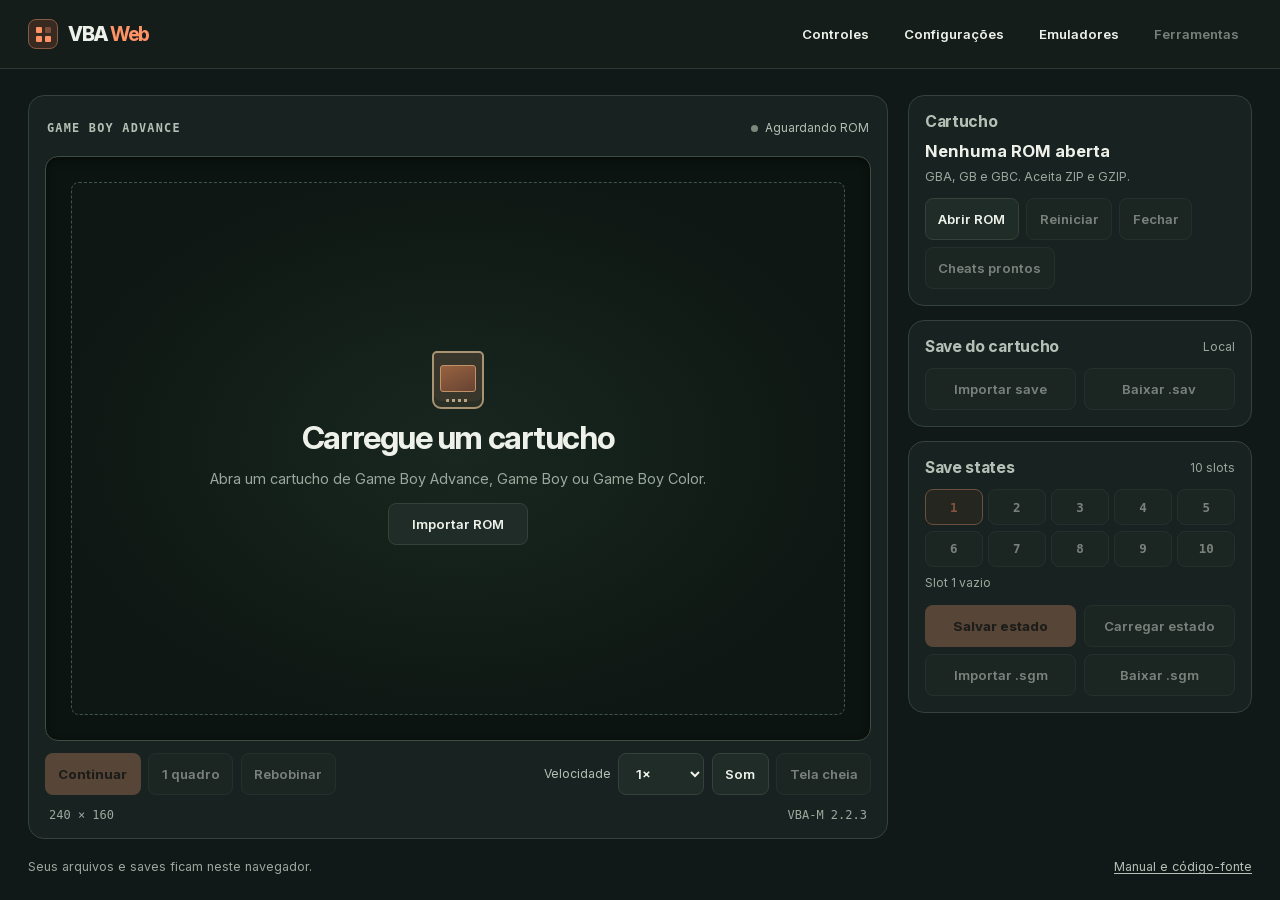
==== index.html @ bb3bbf45 "wawa" ====
<!doctype html>
<html data-bundled-roms="off" lang="pt-BR">
<head>
  <meta charset="utf-8">
  <meta name="viewport" content="width=device-width, initial-scale=1">
  <meta name="description" content="VisualBoyAdvance-M no navegador. Carregue cartuchos Game Boy e gerencie seus saves neste dispositivo.">
  <meta name="theme-color" content="#111918">
  <title>VBA Web | VisualBoyAdvance-M</title>
  <link rel="stylesheet" href="assets/style.css">
  <script defer src="assets/vbam.js"></script>
  <script defer src="assets/files.js"></script>
  <script defer src="assets/rom-library.js"></script>
  <script defer src="assets/audio.js"></script>
  <script defer src="assets/emulator.js"></script>
  <script defer src="assets/pokemon-cheats.js"></script>
  <script defer src="assets/debugger.js"></script>
  <script defer src="assets/app.js"></script>
</head>
<body>
  <header class="topbar">
    <div class="topbar-inner">
      <a class="brand" href="index.html" aria-label="VBA Web, início">
        <span class="brand-mark" aria-hidden="true"><i></i><i></i><i></i><i></i></span>
        <span>VBA <b>Web</b></span>
      </a>
      <nav aria-label="Opções do emulador">
        <button type="button" data-dialog="library" data-bundled-only>Biblioteca <span class="nav-count">9</span></button>
        <button type="button" data-dialog="controls">Controles</button>
        <button type="button" data-dialog="options">Configurações</button>
        <button type="button" data-dialog="emulators">Emuladores</button>
        <button type="button" data-dialog="tools" data-game>Ferramentas</button>
      </nav>
    </div>
  </header>

  <main class="layout">
    <section class="console" id="console" aria-label="Emulação">
      <div class="console-head">
        <span id="system-label" class="system-label">GAME BOY ADVANCE</span>
        <span id="play-status" class="play-status" data-status="idle"><i aria-hidden="true"></i><span>Aguardando ROM</span></span>
      </div>

      <div class="screen-bay" id="screen-bay">
        <div class="screen" id="screen">
          <canvas id="display" width="240" height="160" aria-label="Tela do jogo" tabindex="0" hidden></canvas>
          <div class="welcome" id="welcome">
            <div class="cartridge-icon" aria-hidden="true"><i></i></div>
            <h1>Carregue um cartucho</h1>
            <p>Abra um cartucho de Game Boy Advance, Game Boy ou Game Boy Color.</p>
            <div class="welcome-actions">
              <button type="button" class="primary" data-dialog="library" data-bundled-only>Escolher jogo</button>
              <button type="button" data-action="rom">Importar ROM</button>
            </div>
          </div>
          <div class="drop-message" id="drop-message" hidden>Solte para abrir ROM ou save</div>
        </div>
      </div>

      <div class="transport">
        <div class="transport-left">
          <button type="button" class="primary" id="pause" data-action="pause" data-game>Pausar</button>
          <button type="button" data-action="step" data-game title="Avançar um quadro">1 quadro</button>
          <button type="button" data-action="rewind" id="rewind" data-game title="Voltar ao quadro salvo anterior">Rebobinar</button>
        </div>
        <div class="transport-right">
          <label class="speed-control"><span>Velocidade</span>
            <select id="speed" data-pref="speed" aria-label="Velocidade da emulação">
              <option value="0.25">0,25×</option><option value="0.5">0,5×</option>
              <option value="1" selected>1×</option><option value="1.5">1,5×</option>
              <option value="2">2×</option><option value="3">3×</option><option value="4">4×</option>
              <option value="6">6×</option><option value="8">8×</option><option value="10">10×</option>
            </select>
          </label>
          <button type="button" id="mute" data-action="mute" aria-pressed="false">Som</button>
          <button type="button" data-action="fullscreen" data-game>Tela cheia</button>
        </div>
      </div>
      <div class="touch-controls" id="touch-controls" aria-label="Controles de toque">
        <div class="shoulders"><button type="button" data-pad="L">L</button><button type="button" data-pad="R">R</button></div>
        <div class="touch-middle">
          <div class="dpad">
            <button type="button" data-pad="Up" aria-label="Cima">▲</button>
            <button type="button" data-pad="Left" aria-label="Esquerda">◀</button>
            <button type="button" data-pad="Right" aria-label="Direita">▶</button>
            <button type="button" data-pad="Down" aria-label="Baixo">▼</button>
          </div>
          <div class="face-keys"><button type="button" data-pad="B">B</button><button type="button" data-pad="A">A</button></div>
        </div>
        <div class="touch-bottom"><button type="button" data-pad="Select">Select</button><button type="button" data-pad="Start">Start</button></div>
      </div>
      <div class="console-foot">
        <span id="video-stats">240 × 160</span>
        <span id="speed-stats">VBA-M 2.2.3</span>
      </div>
    </section>

    <aside class="sidebar" aria-label="Biblioteca, cartucho, save e estados">
      <section class="card library-summary" data-bundled-only>
        <div class="card-heading"><h2>Biblioteca de jogos</h2><span class="library-count">9 jogos</span></div>
        <p class="micro">6 jogos de GBA e 3 de Game Boy Color, incluídos neste pacote.</p>
        <button type="button" class="primary library-open" data-dialog="library">Selecionar jogo</button>
      </section>
      <section class="card">
        <h2>Cartucho</h2>
        <p class="game-title" id="game-title">Nenhuma ROM aberta</p>
        <p class="micro" id="game-meta">GBA, GB e GBC. Aceita ZIP e GZIP.</p>
        <div class="actions">
          <button type="button" data-action="rom">Abrir ROM</button>
          <button type="button" data-action="reset" data-game>Reiniciar</button>
          <button type="button" data-action="close" data-game>Fechar</button>
          <button type="button" class="quick-cheats" data-quick-cheats data-game>Cheats prontos</button>
        </div>
      </section>
      <section class="card">
        <div class="card-heading"><h2>Save do cartucho</h2><span class="micro" id="save-status" role="status">Local</span></div>
        <div class="button-grid">
          <button type="button" data-action="import-save" data-game>Importar save</button>
          <button type="button" data-action="export-save" data-game>Baixar .sav</button>
        </div>
      </section>
      <section class="card">
        <div class="card-heading"><h2>Save states</h2><span class="micro">10 slots</span></div>
        <div id="slots" class="slots" role="group" aria-label="Slots de save state"></div>
        <p class="micro slot-status" id="slot-status">Slot 1 vazio</p>
        <div class="button-grid">
          <button type="button" class="primary" data-action="save-state" data-game>Salvar estado</button>
          <button type="button" data-action="load-state" id="load-state" data-game>Carregar estado</button>
          <button type="button" data-action="import-state" data-game>Importar .sgm</button>
          <button type="button" data-action="export-state" id="export-state" data-game>Baixar .sgm</button>
        </div>
      </section>
    </aside>

    <footer class="footer">
      <span>Seus arquivos e saves ficam neste navegador.</span>
      <a href="README.txt">Manual e código-fonte</a>
    </footer>
  </main>

  <div id="notice" class="notice" role="status" aria-live="polite" hidden></div>
  <input id="file-picker" type="file" hidden>

  <dialog id="emulators" aria-labelledby="emulators-title">
    <header class="dialog-head"><h2 id="emulators-title">Central de Emuladores</h2><button type="button" data-dismiss>Fechar</button></header>
    <div class="dialog-body">
      <p class="hint">Escolha um dos emuladores integrados e carregue um jogo no navegador.</p>
      <a class="web-link-button" href="emuladores.html">Jogar no navegador</a>
      <p class="hint" data-bundled-only>A Central de Emuladores do Windows também está no pacote.</p>
      <a href="README.txt" target="_blank" rel="noopener">Ver o manual</a>
    </div>
  </dialog>

  <dialog id="controls" aria-labelledby="controls-title">
    <header class="dialog-head"><h2 id="controls-title">Controles</h2><button type="button" data-dismiss>Fechar</button></header>
    <div class="dialog-body">
      <p class="hint">Selecione uma tecla ou um botão na tabela e pressione o novo comando. Controles USB e Bluetooth são aceitos.</p>
      <div class="bindings" id="bindings"></div>
      <button type="button" data-action="default-keys">Restaurar teclas padrão</button>
      <h3>Atalhos durante o jogo</h3>
      <dl class="shortcuts">
        <dt><kbd>P</kbd></dt><dd>Pausar ou continuar</dd>
        <dt><kbd>Q</kbd> ou <kbd>Espaço</kbd></dt><dd>Segurar para acelerar (os dois atalhos funcionam juntos)</dd>
        <dt><kbd>F</kbd></dt><dd>Tela cheia</dd>
        <dt><kbd>C</kbd></dt><dd>Captura PNG</dd>
        <dt><kbd>,</kbd></dt><dd>Avançar um quadro</dd>
        <dt><kbd>R</kbd></dt><dd>Segurar para rebobinar</dd>
        <dt><kbd>F1</kbd> a <kbd>F10</kbd></dt><dd>Carregar o slot correspondente</dd>
        <dt><kbd>Shift</kbd> + <kbd>F1</kbd> a <kbd>F10</kbd></dt><dd>Salvar no slot correspondente</dd>
      </dl>
    </div>
  </dialog>

  <dialog id="options" aria-labelledby="options-title">
    <header class="dialog-head"><h2 id="options-title">Configurações</h2><button type="button" data-dismiss>Fechar</button></header>
    <div class="dialog-body options">
      <details open>
        <summary>Vídeo</summary>
        <div class="field-grid">
          <label>Tamanho da tela<select data-pref="scale">
            <option value="fit">Ajustar à área</option><option value="integer">Escala inteira</option>
            <option value="1">1×</option><option value="2">2×</option><option value="3">3×</option><option value="4">4×</option><option value="5">5×</option><option value="6">6×</option>
          </select></label>
          <label>Filtro<select data-pref="filter">
            <option value="0">Píxeis nítidos</option><option value="-1">Suavização do navegador</option>
            <option value="1">2xSaI</option><option value="2">Super 2xSaI</option><option value="3">Super Eagle</option>
            <option value="4">AdvanceMAME 2×</option><option value="5">Simple 2×</option>
            <option value="6">Bilinear</option><option value="7">Bilinear Plus</option>
            <option value="8">Pixelate</option><option value="9">Scanlines</option><option value="10">Modo TV</option>
            <option value="11">HQ2×</option><option value="12">LQ2×</option><option value="13">xBRZ 2×</option>
            <option value="14">xBRZ 3×</option><option value="15">xBRZ 4×</option><option value="16">xBRZ 5×</option><option value="17">xBRZ 6×</option>
          </select></label>
          <label>Entre quadros<select data-pref="blend"><option value="0">Desativado</option><option value="1">Fusão inteligente</option><option value="2">Desfoque de movimento</option></select></label>
          <label>Correção de cor<select data-pref="color"><option value="0">Original</option><option value="1">LCD</option><option value="2">LCD escuro</option></select></label>
          <label>Paleta monocromática<select data-pref="mono"><option value="0">Cinza</option><option value="1">Verde</option><option value="2">Azul</option><option value="3">Sépia</option></select></label>
          <label>Pular quadros<select data-pref="frameskip">
            <option value="0">Nenhum</option><option value="1">1</option><option value="2">2</option><option value="3">3</option><option value="4">4</option>
            <option value="5">5</option><option value="6">6</option><option value="7">7</option><option value="8">8</option><option value="9">9</option>
          </select></label>
        </div>
        <div class="checks">
          <label><input type="checkbox" data-layer="256"> BG0</label><label><input type="checkbox" data-layer="512"> BG1</label>
          <label><input type="checkbox" data-layer="1024"> BG2</label><label><input type="checkbox" data-layer="2048"> BG3</label>
          <label><input type="checkbox" data-layer="4096"> Sprites</label><label><input type="checkbox" data-layer="8192"> Janela 0</label>
          <label><input type="checkbox" data-layer="16384"> Janela 1</label><label><input type="checkbox" data-layer="32768"> Janela OBJ</label>
        </div>
      </details>
      <details>
        <summary>Áudio e entrada</summary>
        <div class="field-grid">
          <label>Volume<input type="range" min="0" max="100" value="65" data-pref="volume"></label>
          <label>Aceleração (Q ou Espaço)<select data-pref="turbo"><option value="2">2×</option><option value="3">3×</option><option value="4">4×</option><option value="6">6×</option><option value="8">8×</option><option value="10">10×</option></select></label>
          <label>Controles de toque<select data-pref="touch"><option value="auto">Automático</option><option value="on">Sempre visíveis</option><option value="off">Ocultar</option></select></label>
          <label>Controle conectado<select id="gamepad" data-pref="gamepad"><option value="-1">Primeiro disponível</option></select></label>
        </div>
        <div class="checks">
          <label><input type="checkbox" data-pref="turboA"> Repetir A ao segurar</label>
          <label><input type="checkbox" data-pref="turboB"> Repetir B ao segurar</label>
        </div>
        <p class="hint">Canais de áudio</p>
        <div class="checks">
          <label><input type="checkbox" data-channel="1"> Pulso 1</label><label><input type="checkbox" data-channel="2"> Pulso 2</label>
          <label><input type="checkbox" data-channel="4"> Onda</label><label><input type="checkbox" data-channel="8"> Ruído</label>
          <label><input type="checkbox" data-channel="256"> PCM A</label><label><input type="checkbox" data-channel="512"> PCM B</label>
        </div>
      </details>
      <details>
        <summary>Emulação e saves</summary>
        <div class="checks">
          <label><input type="checkbox" data-pref="autoPause"> Pausar ao trocar de aba</label>
          <label><input type="checkbox" data-pref="rewind"> Manter histórico para rebobinar</label>
          <label><input type="checkbox" data-pref="stateBattery"> Restaurar save de cartucho ao carregar um estado</label>
          <label><input type="checkbox" data-pref="printer"> Conectar impressora GB</label>
          <label><input type="checkbox" data-pref="agbPrint"> Registrar mensagens AGBPrint</label>
          <label><input type="checkbox" data-pref="cheats"> Ligar trapaças</label>
        </div>
        <p class="hint">As opções abaixo passam a valer na próxima abertura da ROM.</p>
        <div class="field-grid">
          <label>Hardware GB<select data-pref="board"><option value="0">Automático</option><option value="1">Game Boy Color</option><option value="2">Super Game Boy</option><option value="3">Game Boy</option><option value="4">Game Boy Advance</option><option value="5">Super Game Boy 2</option></select></label>
          <label>Tipo de save GBA<select data-pref="saveType"><option value="0">Automático</option><option value="1">EEPROM</option><option value="2">SRAM</option><option value="3">Flash</option><option value="4">EEPROM + sensor</option><option value="5">Sem save</option></select></label>
          <label>Capacidade Flash<select data-pref="flash"><option value="0">Automática</option><option value="64">64 KiB</option><option value="128">128 KiB</option></select></label>
          <label>Relógio (RTC)<select data-pref="rtc"><option value="-1">Automático</option><option value="0">Desativado</option><option value="1">Ativado</option></select></label>
          <label>Espelhamento de ROM<select data-pref="mirror"><option value="-1">Automático</option><option value="0">Desativado</option><option value="1">Ativado</option></select></label>
        </div>
        <div class="checks">
          <label><input type="checkbox" data-pref="border"> Borda Super Game Boy</label>
          <label><input type="checkbox" data-pref="skipBios"> Pular animação da BIOS</label>
        </div>
        <div class="actions"><button type="button" data-action="bios">Carregar BIOS</button><button type="button" data-action="clear-bios">Remover BIOS</button></div>
        <p class="micro" id="bios-status">BIOS interna</p>
      </details>
    </div>
  </dialog>

  <dialog id="tools" class="wide-dialog" aria-labelledby="tools-title">
    <header class="dialog-head"><h2 id="tools-title">Ferramentas</h2><button type="button" data-dismiss>Fechar</button></header>
    <div class="dialog-body">
      <nav class="tabs" aria-label="Ferramentas do cartucho">
        <button type="button" data-tab="capture" aria-pressed="true">Captura</button>
        <button type="button" data-tab="cheat" aria-pressed="false">Trapaças</button>
        <button type="button" data-tab="inspect" aria-pressed="false">Depuração</button>
        <button type="button" data-tab="cart" aria-pressed="false">Cartucho</button>
      </nav>
      <section data-panel="capture" aria-label="Captura">
        <h3>Capturas de tela</h3>
        <div class="actions"><button type="button" data-action="png">Baixar PNG</button><button type="button" data-action="bmp">Baixar BMP</button></div>
        <h3>Gravação</h3>
        <div class="actions"><button type="button" id="record-video" data-action="video">Gravar vídeo</button><button type="button" id="record-audio" data-action="audio">Gravar WAV</button></div>
        <p class="micro" id="record-status" aria-live="polite"></p>
        <h3>Impressora Game Boy</h3>
        <p class="hint">Ligue a impressora nas configurações e imprima em um jogo compatível.</p>
        <button type="button" id="print-button" data-action="print" disabled>Baixar última impressão</button>
      </section>
      <section data-panel="cheat" aria-label="Trapaças" hidden>
        <div class="pokemon-presets" id="pokemon-presets" hidden>
          <div class="preset-heading">
            <div><h3>Cheats integrados de Pokémon</h3><p class="micro" id="pokemon-cheat-version"></p></div>
            <span class="micro" id="pokemon-preset-count"></span>
          </div>
          <p class="hint">Clique em Ativar para ligar os códigos. As referências são documentais; aceitar um código não comprova seu efeito. Os presets são salvos por cartucho. Faça backup do .sav antes de usar cheats que alteram a história, a equipe ou os itens.</p>
          <div class="preset-filters">
            <label>Procurar cheat<input id="preset-search" type="search" placeholder="EXP, itens, dinheiro, shiny..." autocomplete="off"></label>
            <label>Categoria<select id="preset-category"><option value="all">Todas</option><option>Itens</option><option>Experiência</option><option>Encontros</option><option>Batalhas</option><option>Recursos</option><option>Exploração</option><option>Criação</option><option>Pokédex</option><option>Minigames</option></select></label>
          </div>
          <div class="preset-species">
            <strong>Encontrar um Pokémon específico</strong>
            <div class="preset-filters">
              <label>Buscar nome ou ID<input id="pokemon-species-search" type="search" placeholder="Pikachu, Mewtwo, 386..." autocomplete="off"></label>
              <label>Pokémon<select id="pokemon-species-select" aria-label="Pokémon para encontrar"></select></label>
            </div>
            <p class="micro" id="pokemon-species-help"></p>
          </div>
          <div class="preset-grid" id="preset-grid"></div>
          <p class="hint" id="pokemon-preset-warning">Use um cheat por efeito e desligue os de encontro e EXP após o uso. Alguns códigos podem variar de acordo com a revisão do jogo.</p>
          <hr class="preset-divider">
          <h3>Adicionar código manualmente</h3>
        </div>
        <form id="cheat-form">
          <div class="field-grid">
            <label>Formato<select id="cheat-type"></select></label>
            <label>Descrição<input type="text" id="cheat-name" maxlength="31" placeholder="Opcional"></label>
          </div>
          <label>Códigos <textarea id="cheat-code" rows="3" maxlength="4096" spellcheck="false" required placeholder="Um código por linha"></textarea></label>
          <button type="submit" class="primary">Adicionar códigos</button>
        </form>
        <div class="actions">
          <button type="button" data-action="import-cheats">Importar lista .clt</button>
          <button type="button" data-action="export-cheats">Baixar lista .clt</button>
        </div>
        <ul class="cheat-list" id="cheat-list"></ul>
        <details>
          <summary>Encontrar valores na RAM (GBA)</summary>
          <div class="field-grid">
            <label>Tamanho<select id="search-width"><option value="1">8 bits</option><option value="2">16 bits</option><option value="4">32 bits</option></select></label>
            <label>Comparação<select id="search-mode"><option value="eq">Igual a</option><option value="ne">Diferente de</option><option value="changed">Mudou</option><option value="same">Não mudou</option><option value="up">Aumentou</option><option value="down">Diminuiu</option></select></label>
            <label>Valor<input id="search-value" value="0" spellcheck="false"></label>
          </div>
          <div class="actions"><button type="button" data-debug="search-start">Capturar RAM</button><button type="button" data-debug="search-filter">Filtrar endereços</button></div>
          <p class="micro" id="search-count"></p>
          <pre id="search-results" class="debug-output"></pre>
        </details>
      </section>
      <section data-panel="inspect" aria-label="Depuração" hidden>
        <div class="actions">
          <button type="button" data-action="pause" data-game>Pausar / continuar</button>
          <button type="button" data-action="step" data-game>1 quadro</button>
          <button type="button" data-debug="instruction">1 instrução</button>
          <button type="button" data-debug="refresh">Atualizar</button>
        </div>
        <div class="field-grid">
          <label>Visor<select id="debug-view">
            <option value="register">Registradores e disassembly</option><option value="memory">Memória</option>
            <option value="io">Registradores de I/O</option><option value="palette">Paletas</option>
            <option value="tiles">Tiles</option><option value="map">Mapa BG</option><option value="sprites">Sprites e OAM</option>
          </select></label>
          <label id="debug-mode-label">Modo<select id="debug-mode"><option value="0">Automático</option><option value="1">ARM</option><option value="2">Thumb</option></select></label>
          <label id="debug-address-label">Endereço hexadecimal<input id="debug-address" value="02000000" spellcheck="false" maxlength="10"></label>
          <label id="debug-graphics-label" hidden>Banco ou camada<select id="debug-graphics"><option value="0">0</option><option value="1">1</option><option value="2">2</option><option value="3">3</option></select></label>
          <label id="debug-depth-label" hidden>Cores por tile<select id="debug-depth"><option value="4">16 cores (4 bpp)</option><option value="8">256 cores (8 bpp)</option></select></label>
        </div>
        <div id="memory-actions" class="field-grid" hidden>
          <label>Valor a gravar (hex)<input id="poke-value" value="00" maxlength="8" spellcheck="false"></label>
          <div class="actions"><button type="button" data-debug="poke">Gravar na RAM</button><button type="button" data-debug="dump">Baixar 256 bytes</button></div>
        </div>
        <canvas id="debug-canvas" aria-label="Visor gráfico do hardware" hidden></canvas>
        <pre id="debug-output" class="debug-output" tabindex="0"></pre>
        <p class="micro" id="agb-log"></p>
      </section>
      <section data-panel="cart" aria-label="Ferramentas de cartucho" hidden>
        <h3>Patch de ROM</h3>
        <p class="hint">Aplica um patch à ROM aberta e inicia a versão modificada. A versão modificada tem seus próprios saves.</p>
        <button type="button" data-action="patch">Aplicar IPS, UPS, BPS ou PPF</button>
        <h3>Arquivos legados</h3>
        <div class="actions">
          <button type="button" data-action="import-legacy">Importar SharkPort/GameShark</button>
          <button type="button" data-action="export-legacy">Baixar SharkPort .sps</button>
          <button type="button" data-action="import-eeprom">Importar .eep</button>
          <button type="button" data-action="export-eeprom">Baixar .eep</button>
        </div>
        <h3>Sensores do cartucho</h3>
        <div class="field-grid">
          <label>Luz solar<input type="range" min="0" max="10" data-pref="sun"></label>
          <label>Inclinação X<input type="range" min="1897" max="2197" data-pref="tiltX"></label>
          <label>Inclinação Y<input type="range" min="1897" max="2197" data-pref="tiltY"></label>
          <label>Giroscópio<input type="range" min="-1800" max="1800" data-pref="gyro"></label>
        </div>
      </section>
    </div>
  </dialog>

  <dialog id="library" class="wide-dialog" aria-labelledby="library-title">
    <header class="dialog-head">
      <div><h2 id="library-title">Biblioteca de jogos</h2><p class="micro">Escolha um cartucho para iniciar</p></div>
      <button type="button" data-dismiss>Fechar</button>
    </header>
    <div class="dialog-body library-dialog-body">
      <div class="library-filters">
        <label class="library-search-label" for="library-search">Buscar jogo
          <input id="library-search" type="search" autocomplete="off" placeholder="Nome ou versão do jogo">
        </label>
        <label for="library-filter">Console
          <select id="library-filter"><option value="all">Todos (9)</option><option value="GBA">Game Boy Advance (6)</option><option value="GBC">Game Boy Color (3)</option></select>
        </label>
      </div>
      <p id="library-loading" class="library-loading" role="status" aria-live="polite" hidden></p>
      <div id="library-grid" class="library-grid" aria-label="Jogos disponíveis"></div>
      <p class="hint library-footnote">Salve pelo menu do jogo. Seu progresso é restaurado quando você reabre o mesmo cartucho neste navegador.</p>
      <button type="button" data-action="rom">Importar ROM do dispositivo</button>
    </div>
  </dialog>

  <dialog id="archive-dialog" aria-labelledby="archive-title">
    <header class="dialog-head"><h2 id="archive-title">Escolher cartucho do ZIP</h2><button type="button" data-dismiss>Cancelar</button></header>
    <form class="dialog-body" method="dialog">
      <label>ROM<select id="archive-entries"></select></label>
      <button type="submit" value="open" class="primary">Abrir ROM</button>
    </form>
  </dialog>
</body>
</html>
---- assets/style.css ----
@font-face {
  font-family: Inter;
  src: url("InterVariable.woff2") format("woff2");
  font-display: swap;
  font-weight: 100 900;
}

:root {
  color-scheme: dark;
  font-family: Inter, system-ui, sans-serif;
  --page: #111918;
  --surface: #182220;
  --panel: #1c2724;
  --over: #26342e;
  --line: #34423b;
  --ink: #edf1e9;
  --copy: #b3c0b5;
  --quiet: #9aa89e;
  --accent: #ff9366;
  --accent-hover: #ffae8a;
  --green: #a9cea0;
  --error: #ffb6a0;
  --mono: "IBM Plex Mono", "Cascadia Mono", ui-monospace, monospace;
}

*, *::before, *::after { box-sizing: border-box; }
[hidden] { display: none !important; }
[data-bundled-roms="off"] [data-bundled-only] { display: none; }
body { margin: 0; background: var(--page); color: var(--ink); }
button, select, input, textarea { font: inherit; }
button, select, input[type=text], input:not([type]), textarea {
  border: 1px solid var(--line);
  background: #202c27;
  color: var(--ink);
  border-radius: 8px;
}
button, select {
  min-height: 42px;
  padding: .58rem .78rem;
  font-size: .82rem;
  font-weight: 620;
}
button { cursor: pointer; white-space: nowrap; }
button:enabled:hover, select:hover { background: var(--over); border-color: #516155; }
button:disabled { opacity: .46; cursor: default; }
button.primary { color: #211511; background: var(--accent); border-color: transparent; font-weight: 750; }
button.primary:enabled:hover { background: var(--accent-hover); border-color: transparent; }
button.primary:disabled { background: #a26f56; }
:focus-visible { outline: 2px solid var(--accent); outline-offset: 3px; }
a { color: var(--copy); text-underline-offset: .2em; }
a:hover { color: var(--ink); }
h1, h2, h3, p { margin: 0; }
h1 { font-size: clamp(1.5rem, 3vw, 2rem); letter-spacing: -.045em; line-height: 1.13; }
h2 { font-size: .98rem; font-weight: 720; letter-spacing: -.02em; }
h3 { margin-block: 1.15rem .55rem; font-size: .94rem; }
p, dd { line-height: 1.52; }

.topbar { border-bottom: 1px solid #2c3932; background: #141d1a; }
.topbar-inner {
  min-height: 68px;
  width: min(1360px, calc(100% - 56px));
  margin: 0 auto;
  display: flex;
  align-items: center;
  justify-content: space-between;
  gap: 1rem;
}
.topbar nav { display: flex; gap: .5rem; flex-wrap: wrap; }
.topbar nav button { border-color: transparent; background: transparent; }
.topbar nav button:enabled:hover { background: var(--over); border-color: var(--line); }
.brand { color: var(--ink); text-decoration: none; font-size: 1.24rem; font-weight: 800; letter-spacing: -.075em; display: flex; align-items: center; gap: .65rem; }
.brand b { color: var(--accent); }
.brand-mark {
  width: 30px; height: 30px; display: grid; grid-template-columns: repeat(2, 6px);
  grid-auto-rows: 6px; gap: 3px; place-content: center;
  border: 1px solid #865b46; background: #382a21; border-radius: 8px;
}
.brand-mark i { display: block; border-radius: 1px; background: var(--accent); }
.brand-mark i:nth-child(2) { opacity: .34; }

.layout {
  display: grid;
  grid-template-columns: minmax(0, 1fr) minmax(300px, 344px);
  gap: 20px;
  width: min(1360px, calc(100% - 56px));
  margin: 26px auto 0;
  align-items: start;
}
.console, .card {
  border: 1px solid var(--line);
  border-radius: 16px;
  background: var(--surface);
}
.console { padding: 16px; min-width: 0; }
.console-head, .console-foot, .card-heading {
  display: flex;
  align-items: center;
  justify-content: space-between;
  gap: .5rem;
}
.console-head { min-height: 32px; margin: 0 2px .72rem; }
.console-foot { padding: .85rem .25rem .02rem; color: var(--quiet); font: .75rem var(--mono); }
.system-label { color: var(--copy); font: 680 .74rem var(--mono); letter-spacing: .105em; }
.play-status { color: var(--copy); display: inline-flex; align-items: center; gap: .42rem; font-size: .74rem; }
.play-status i { height: 7px; width: 7px; border-radius: 50%; background: #7b887e; }
.play-status[data-status=running] i { background: var(--green); box-shadow: 0 0 8px #9cd49a42; }
.play-status[data-status=paused] i, .play-status[data-status=busy] i { background: var(--accent); }

.screen-bay {
  display: grid;
  place-items: center;
  padding: clamp(12px, 2vw, 25px);
  border: 1px solid #3c4d42;
  border-radius: 13px;
  background: #0c1411;
  box-shadow: inset 0 3px 8px #050907bf;
  min-height: 240px;
  height: min(54vw, 65dvh, 670px);
}
.screen {
  position: relative;
  width: 100%;
  height: 100%;
  min-height: 0;
  background: #0c1210;
  border-radius: 8px;
  display: grid;
  place-items: center;
}
.screen:has(.welcome:not([hidden])) {
  border: 1px dashed #3e5548;
  background:
    radial-gradient(ellipse at center, #192720 0%, #0e1713 74%),
    #121a16;
}
#display {
  display: block;
  width: var(--canvas-width, 100%);
  max-width: 100%;
  height: auto;
  max-height: 100%;
  aspect-ratio: var(--canvas-ratio, 3/2);
  object-fit: contain;
  image-rendering: pixelated;
  background: #060a08;
}
#display.smooth { image-rendering: auto; }
.welcome {
  display: flex;
  flex-direction: column;
  align-items: center;
  text-align: center;
  gap: .7rem;
  padding: 1.1rem;
}
.welcome p { font-size: .9rem; color: var(--quiet); }
.welcome button { margin-top: .35rem; padding-inline: 1.45rem; }
.cartridge-icon {
  display: grid; place-items: center; width: 52px; height: 58px; border: 2px solid #a89372;
  border-radius: 5px 5px 9px 9px; background: #39362b; position: relative;
  box-shadow: inset 0 -6px #2b3027;
}
.cartridge-icon::before {
  content: ""; position: absolute; inset: 12px 6px 15px; border-radius: 3px;
  border: 1px solid #c09265; background: linear-gradient(155deg, #986340, #674333);
}
.cartridge-icon i {
  position: absolute; inset: auto 12px 5px; height: 3px; border-radius: 1px;
  background: repeating-linear-gradient(90deg, #b9a483 0 3px, transparent 3px 6px);
}
.drop-message {
  position: absolute; inset: 0; display: grid; place-items: center; pointer-events: none;
  background: #213f34f2; border: 2px dashed var(--accent); border-radius: 8px;
  font-weight: 700; font-size: 1.05rem;
}

.transport { display: flex; flex-wrap: wrap; justify-content: space-between; margin-top: 12px; gap: .65rem; }
.transport-left, .transport-right, .speed-control { display: flex; flex-wrap: wrap; align-items: center; gap: .47rem; }
.speed-control { color: var(--copy); font-size: .76rem; }
.speed-control select { min-width: 65px; }
.transport #mute[aria-pressed=true] { color: var(--accent); }

.sidebar { display: grid; gap: 14px; min-width: 0; }
.card { padding: 16px; }
.card h2 { color: var(--copy); }
.game-title { margin-top: .52rem; font-size: 1.05rem; font-weight: 700; overflow-wrap: anywhere; }
.micro { color: var(--quiet); font-size: .76rem; }
#game-meta { margin-top: .18rem; overflow-wrap: anywhere; }
#save-status { text-align: right; }
.card .actions, .button-grid { margin-top: .75rem; }
.actions { display: flex; flex-wrap: wrap; gap: .45rem; align-items: flex-end; }
.button-grid { display: grid; grid-template-columns: 1fr 1fr; gap: .45rem; }
.button-grid button { white-space: normal; }
.slots { display: grid; grid-template-columns: repeat(5, 1fr); gap: .35rem; margin-top: .75rem; }
.slots button { position: relative; min-height: 36px; padding: .2rem .35rem; font: 680 .78rem var(--mono); }
.slots .selected { color: var(--accent); border-color: #c98661; background: #382c23; }
.slots .filled::after { content: ""; position: absolute; top: 5px; right: 5px; width: 4px; height: 4px; border-radius: 50%; background: var(--green); }
.slot-status { margin-top: .45rem; min-height: 1.2em; }
.footer { grid-column: 1 / -1; display: flex; gap: .7rem 1rem; flex-wrap: wrap; justify-content: space-between; color: var(--quiet); font-size: .78rem; margin-bottom: 24px; }

.touch-controls { display: none; padding-block: 1rem .35rem; user-select: none; touch-action: none; }
.touch-controls[data-touch=on] { display: block; }
.touch-controls button { touch-action: none; font-family: var(--mono); min-width: 48px; min-height: 44px; }
.touch-controls button.pressed { background: var(--accent); color: #24160f; }
.shoulders, .touch-middle, .touch-bottom { display: flex; justify-content: space-between; align-items: center; gap: .7rem; }
.shoulders button { padding-inline: 1.5rem; }
.touch-middle { margin-top: .45rem; }
.dpad { display: grid; grid-template-columns: repeat(3, 48px); grid-template-rows: repeat(3, 44px); gap: 2px; }
.dpad [data-pad=Up] { grid-area: 1 / 2; }
.dpad [data-pad=Left] { grid-area: 2 / 1; }
.dpad [data-pad=Right] { grid-area: 2 / 3; }
.dpad [data-pad=Down] { grid-area: 3 / 2; }
.face-keys { display: flex; align-items: flex-end; gap: .4rem; padding-right: .35rem; }
.face-keys button { border-radius: 50%; width: 55px; height: 55px; background: #403024; }
.face-keys [data-pad=A] { margin-bottom: 21px; background: #65422e; }
.touch-bottom { justify-content: center; }
.touch-bottom button { font-size: .7rem; border-radius: 20px; min-height: 32px; }
@media (pointer: coarse) { .touch-controls[data-touch=auto] { display: block; } }

.console:fullscreen, .console.full-window {
  position: fixed;
  inset: 0;
  display: grid;
  place-items: center;
  width: 100%;
  height: 100%;
  height: 100dvh;
  margin: 0;
  padding: 0;
  gap: 0;
  border: 0;
  border-radius: 0;
  overflow: hidden;
  background: #000;
}
.console.full-window { z-index: 20; }
.console:fullscreen .console-head, .console.full-window .console-head,
.console:fullscreen .transport, .console.full-window .transport,
.console:fullscreen .touch-controls, .console.full-window .touch-controls,
.console:fullscreen .console-foot, .console.full-window .console-foot {
  display: none !important;
}
.console:fullscreen .screen-bay, .console.full-window .screen-bay {
  width: 100%;
  height: 100%;
  min-height: 0;
  margin: 0;
  padding: 0;
  border: 0;
  border-radius: 0;
  box-shadow: none;
  background: #000;
}
.console:fullscreen .screen, .console.full-window .screen {
  width: 100%;
  height: 100%;
  border: 0;
  border-radius: 0;
  background: #000;
}
body.full-window-open { overflow: hidden; }

dialog {
  width: min(620px, calc(100% - 24px)); max-height: min(88dvh, 800px); padding: 0;
  background: var(--surface); color: var(--ink); border: 1px solid #4b5c50; border-radius: 14px;
  box-shadow: 0 16px 60px #0008;
}
dialog.wide-dialog { width: min(790px, calc(100% - 24px)); }
dialog::backdrop { background: #030806bd; }
.dialog-head {
  position: sticky; top: 0; z-index: 1; padding: 12px 16px; background: #1b2821;
  border-bottom: 1px solid var(--line); display: flex; align-items: center; justify-content: space-between;
}
.dialog-head h2 { font-size: 1.1rem; }
.dialog-body { padding: 14px 16px 18px; }
.dialog-body > .hint { margin-bottom: .65rem; }
.hint { color: var(--copy); font-size: .86rem; }
.web-link-button {
  display: inline-block;
  padding: .62rem .8rem;
  margin-bottom: .85rem;
  border-radius: 8px;
  background: var(--accent);
  color: #211511;
  font-size: .82rem;
  font-weight: 750;
  text-decoration: none;
}
.web-link-button:hover { background: var(--accent-hover); color: #211511; }
label:has(select), label:has(input:not([type=checkbox])), label:has(textarea) {
  color: var(--copy);
}
.field-grid { display: grid; grid-template-columns: repeat(2, minmax(0, 1fr)); gap: .7rem; margin-block: .7rem; }
.dialog-body label:has(select), .dialog-body label:has(input:not([type=checkbox])), .dialog-body label:has(textarea) {
  display: flex; flex-direction: column; gap: .3rem; font-size: .79rem; font-weight: 630;
}
input[type=text], input:not([type]), textarea { min-width: 0; padding: .62rem .67rem; min-height: 42px; }
textarea { resize: vertical; font: .86rem var(--mono); }
input[type=range] { width: 100%; }
input[type=range], input[type=checkbox] { accent-color: var(--accent); }
.checks { display: flex; flex-wrap: wrap; gap: .5rem .8rem; margin-block: .65rem; font-size: .8rem; }
.checks label { display: inline-flex; align-items: center; gap: .2rem; }
details { margin-block: .4rem .75rem; padding: .7rem; border: 1px solid var(--line); border-radius: 8px; }
summary { cursor: pointer; font-weight: 680; font-size: .9rem; }
#bios-status { margin-top: .55rem; }
.bindings { display: grid; grid-template-columns: repeat(2, minmax(0, 1fr)); gap: .4rem; margin-bottom: .7rem; }
.key-binding { display: flex; align-items: center; justify-content: space-between; gap: .3rem; padding: .35rem .45rem .35rem .6rem; border: 1px solid var(--line); border-radius: 7px; font-size: .8rem; }
.key-binding button { min-height: 33px; padding: .35rem .55rem; }
.key-binding button.listening { color: var(--accent); border-color: var(--accent); }
.shortcuts { display: grid; grid-template-columns: max-content 1fr; gap: .42rem .75rem; margin: 0; font-size: .82rem; }
.shortcuts dt, .shortcuts dd { margin: 0; color: var(--copy); }
kbd { display: inline-block; font: .75rem var(--mono); border: 1px solid var(--line); padding: .15rem .32rem; border-radius: 5px; }
.tabs { display: flex; flex-wrap: wrap; gap: .42rem; margin-bottom: .7rem; }
.tabs [aria-pressed=true] { border-color: #a27355; color: var(--accent); background: #392d23; }
#cheat-form { display: grid; align-items: start; gap: .55rem; margin-bottom: .6rem; }
#cheat-form .field-grid { margin: 0; }
#cheat-form button, #archive-dialog [type=submit] { justify-self: start; }
.cheat-list { list-style: none; padding: 0; margin: .65rem 0; }
.cheat-list li { border-bottom: 1px solid var(--line); display: flex; gap: .5rem; justify-content: space-between; align-items: center; padding: .3rem 0; font-size: .8rem; }
.cheat-list label { display: flex; align-items: center; gap: .35rem; min-width: 0; overflow-wrap: anywhere; }
.cheat-list code { font-family: var(--mono); color: var(--copy); }
.cheat-list button { min-height: 34px; }
.debug-output {
  font: .79rem/1.5 var(--mono); color: var(--ink); background: #101915; border-radius: 7px;
  overflow: auto; max-height: 265px; tab-size: 4;
  margin-block: .65rem; padding: .65rem;
}
.debug-output:empty { display: none; }
#debug-canvas { display: block; max-width: 100%; height: auto; image-rendering: pixelated; border: 1px solid var(--line); background: #101915; }
#archive-dialog form { display: grid; gap: .7rem; }
.notice {
  position: fixed; bottom: clamp(12px, 3vw, 26px); right: clamp(12px, 3vw, 26px); z-index: 50;
  width: max-content; max-width: min(460px, calc(100% - 24px)); padding: .8rem 1rem;
  border: 1px solid #667b66; border-radius: 10px; color: var(--ink); background: #23352b;
  font-size: .86rem; line-height: 1.4; box-shadow: 0 8px 18px #0005;
}
.notice[data-error=true] { border-color: #98644f; background: #402b23; color: var(--error); }
dialog .notice { position: static; max-width: 100%; margin: 0 16px 12px; }

@media (max-width: 970px) {
  .layout { grid-template-columns: minmax(0, 1fr) minmax(260px, 308px); gap: 13px; }
  .layout, .topbar-inner { width: calc(100% - 32px); }
  .console, .card { padding: 12px; }
}

@media (max-width: 720px) {
  .layout { grid-template-columns: minmax(0, 1fr); margin-block-start: 12px; }
  .topbar-inner { gap: .3rem; min-height: 60px; }
  .topbar nav { gap: .1rem; justify-content: flex-end; }
  .topbar nav button { min-height: 38px; padding: .35rem .42rem; font-size: .74rem; }
  .brand { font-size: 1.05rem; gap: .3rem; white-space: nowrap; }
  .brand-mark { width: 26px; height: 26px; }
  .screen-bay { height: min(62vw, 52dvh); min-height: 248px; }
  .sidebar { grid-template-columns: repeat(2, minmax(0, 1fr)); gap: 10px; }
  .sidebar .card:last-child { grid-column: 1 / -1; }
  .slots { grid-template-columns: repeat(10, 1fr); }
  .transport button { padding-inline: .6rem; }
}
@media (max-width: 475px) {
  .layout, .topbar-inner { width: calc(100% - 20px); }
  .sidebar { grid-template-columns: minmax(0, 1fr); }
  .field-grid, .bindings { gap: .45rem; }
  .field-grid input, .field-grid select { width: 100%; }
  .shortcuts { grid-template-columns: minmax(0, max-content) minmax(0, 1fr); }
  .notice { bottom: 12px; right: 12px; }
}

/* Biblioteca local: acessível tanto por file:// quanto em servidor estático. */
.nav-count { display: inline-block; font: 680 .71rem var(--mono); border-radius: 99px; padding: .12rem .4rem; margin-left: .2rem; background: #35443b; color: var(--green); }
.welcome-actions { display: flex; justify-content: center; flex-wrap: wrap; gap: .55rem; margin-top: .15rem; }
.welcome-actions button { margin-top: 0; }
.library-summary .micro { margin-top: .55rem; }
.library-count { font: 700 .74rem var(--mono); color: var(--green); white-space: nowrap; }
.library-open { margin-top: .85rem; width: 100%; }
.library-dialog-body { padding-block: 18px 22px; }
.library-filters { display: grid; grid-template-columns: minmax(0,1fr) minmax(170px, .4fr); gap: .8rem; margin-bottom: 1rem; }
.library-filters label { display: flex; flex-direction: column; gap: .36rem; color: var(--copy); font-size: .8rem; font-weight: 620; }
.library-filters input, .library-filters select { display: block; width: 100%; height: 42px; padding: .6rem .75rem; border: 1px solid var(--line); border-radius: 8px; background: #202c27; color: var(--ink); }
.library-grid { display: grid; grid-template-columns: repeat(2,minmax(0,1fr)); gap: .7rem; }
.rom-card { display: flex; gap: .86rem; align-items: center; min-width: 0; width: 100%; min-height: 116px; padding: .8rem; text-align: left; white-space: normal; background: #1e2c27; border: 1px solid #36463d; border-radius: 12px; transition: background .16s, border-color .16s, transform .16s; }
.rom-card:enabled:hover { transform: translateY(-2px); border-color: var(--accent); background: #29372f; }
.rom-art { --rom-highlight: #b55e45; position: relative; flex: 0 0 58px; height: 72px; border: 1px solid #95a49888; border-radius: 6px 6px 9px 9px; background: linear-gradient(155deg, color-mix(in srgb,var(--rom-highlight),#e7e4d6 35%),var(--rom-highlight) 72%); box-shadow: inset 0 -7px #0003, 1px 3px 6px #0004; display: grid; place-items: center; }
.rom-art::before { content: ""; position: absolute; inset: 11px 7px 18px; border-radius: 3px; border: 1px solid #ffffff55; background: linear-gradient(135deg, #ffffff48, #00000045); }
.rom-art::after { content: ""; position: absolute; bottom: 4px; width: 35px; height: 3px; background: repeating-linear-gradient(90deg,#eee7 0 2px,transparent 2px 5px); }
.rom-art > span { position: relative; z-index: 1; color: white; font: 800 .54rem var(--mono); letter-spacing: -.04em; text-shadow: 0 1px 2px #000b; }
.rom-card[data-theme="fire"] .rom-art { --rom-highlight: #c55842; }
.rom-card[data-theme="special"] .rom-art { --rom-highlight: #ba7d5e; }
.rom-card[data-theme="leaf"] .rom-art { --rom-highlight: #468563; }
.rom-card[data-theme="emerald"] .rom-art { --rom-highlight: #187e78; }
.rom-card[data-theme="ruby"] .rom-art { --rom-highlight: #ae4e62; }
.rom-card[data-theme="sapphire"] .rom-art { --rom-highlight: #456db0; }
.rom-card[data-theme="crystal"] .rom-art { --rom-highlight: #5c9cb0; }
.rom-card[data-theme="gold"] .rom-art { --rom-highlight: #b28b37; }
.rom-card[data-theme="silver"] .rom-art { --rom-highlight: #878d9a; }
.rom-card-content { display: flex; flex-direction: column; align-items: flex-start; gap: .36rem; min-width: 0; }
.rom-card-content strong { font-size: .88rem; line-height: 1.3; overflow-wrap: anywhere; }
.rom-card-content > span:not(.rom-card-meta) { font-size: .77rem; font-weight: 470; color: var(--copy); }
.rom-card-meta { font: 680 .63rem var(--mono); color: var(--green); letter-spacing: .03em; }
.library-empty { grid-column: 1 / -1; padding: 1.5rem; border: 1px dashed var(--line); border-radius: 10px; color: var(--copy); text-align: center; }
.library-footnote { margin-block: .9rem .65rem; font-size: .77rem; }
.library-loading { margin-bottom: .75rem; padding: .6rem .75rem; color: var(--ink); background: var(--over); border: 1px solid #607367; border-radius: 8px; font-size: .8rem; }
@media (max-width: 590px) {
 .library-grid { grid-template-columns: minmax(0,1fr); }
 .library-filters { grid-template-columns: minmax(0,1fr); }
 .rom-card { min-height: 99px; }
}

/* Biblioteca de códigos pronta por cartucho Pokémon */
.pokemon-presets { padding: .9rem; margin: 0 0 1.15rem; border: 1px solid var(--line); border-radius: 10px; background: var(--surface, #1a2521); }
.preset-heading { display:flex; justify-content:space-between; gap:1rem; align-items:start; margin-bottom:.3rem; }
.preset-heading h3 { margin:.1rem 0 .2rem; }
.preset-heading .micro { margin:0; }
.preset-filters { display:grid; grid-template-columns:minmax(0,1.4fr) minmax(0,1fr); gap:.65rem; margin:.7rem 0; }
.preset-filters label { display:flex; flex-direction:column; gap:.25rem; min-width:0; font-size:.8rem; font-weight:650; }
.preset-filters input,.preset-filters select { width:100%; min-width:0; }
.preset-species { padding:.75rem; margin:.75rem 0; background:#10191566; border:1px solid var(--line); border-radius:8px; }
.preset-species strong { font-size:.85rem; }
.preset-species .micro { margin:.25rem 0 0; }
.preset-grid { display:grid; grid-template-columns:repeat(auto-fit,minmax(min(100%,250px),1fr)); gap:.6rem; }
.preset-card { min-width:0; display:flex; flex-direction:column; gap:.4rem; padding:.8rem; background:#ffffff07; border:1px solid var(--line); border-radius:8px; }
.preset-card.is-on { border-color:var(--accent, #a27355); background:#ffffff0b; }
.preset-card-top { display:flex; justify-content:space-between; gap:.5rem; align-items:baseline; }
.preset-card h4 { margin:0; font-size:.9rem; line-height:1.35; }
.preset-card p { margin:0; font-size:.77rem; line-height:1.48; color:var(--copy); flex:1; }
.preset-card small { color:var(--copy); font-size:.72rem; }
.preset-card button { align-self:start; min-width:105px; }
.preset-card button[aria-pressed=true] { border-color:var(--accent, #a27355); }
.preset-card .preset-caution { font-size:.71rem; color:var(--error, #eba887); }
.preset-divider { border:0; border-top:1px solid var(--line); margin:1rem 0; }
.preset-empty { padding:.85rem; font-size:.83rem; color:var(--copy); }
@media (max-width:620px) { .preset-filters { grid-template-columns:1fr; } .preset-heading { flex-wrap:wrap; } .pokemon-presets { padding:.6rem; } }

.preset-card .preset-source {font-size:.69rem;color:var(--muted,var(--copy));opacity:.8;line-height:1.35;}
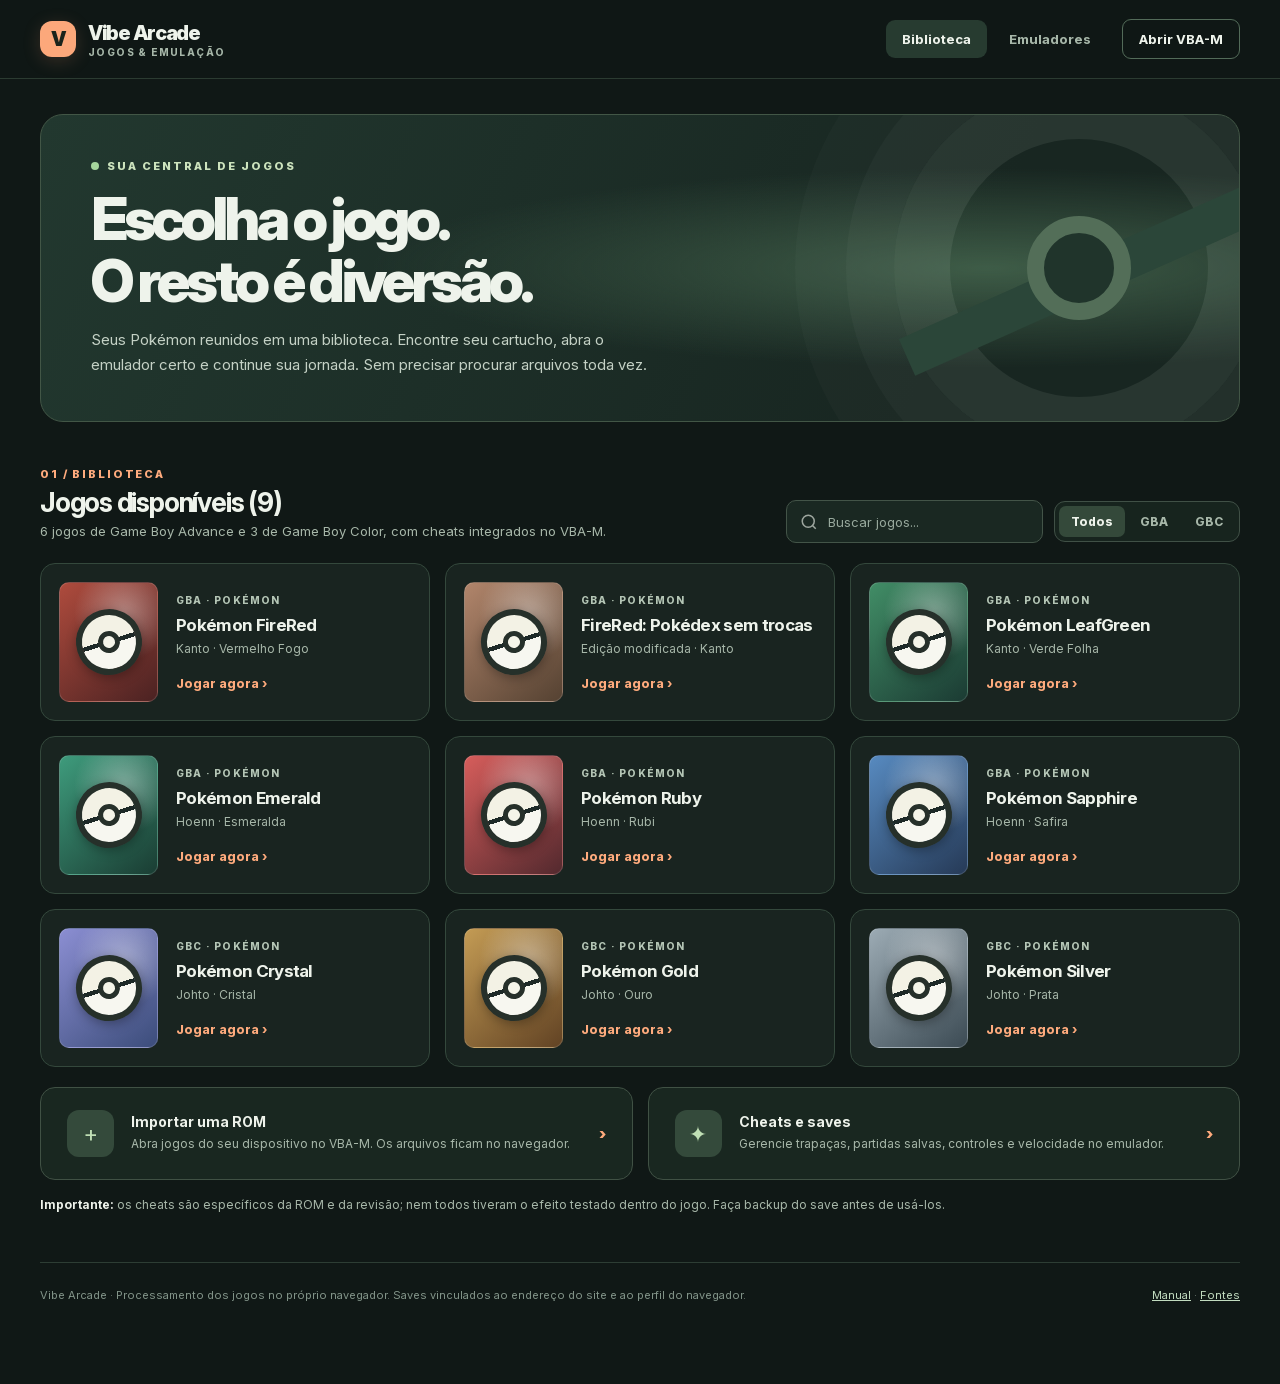
==== commit c5985abf: "kapa" ====
--- a/index.html
+++ b/index.html
@@ -1,399 +1,33 @@
 <!doctype html>
-<html data-bundled-roms="off" lang="pt-BR">
+<html lang="pt-BR">
 <head>
-  <meta charset="utf-8">
-  <meta name="viewport" content="width=device-width, initial-scale=1">
-  <meta name="description" content="VisualBoyAdvance-M no navegador. Carregue cartuchos Game Boy e gerencie seus saves neste dispositivo.">
-  <meta name="theme-color" content="#111918">
-  <title>VBA Web | VisualBoyAdvance-M</title>
-  <link rel="stylesheet" href="assets/style.css">
-  <script defer src="assets/vbam.js"></script>
-  <script defer src="assets/files.js"></script>
-  <script defer src="assets/rom-library.js"></script>
-  <script defer src="assets/audio.js"></script>
-  <script defer src="assets/emulator.js"></script>
-  <script defer src="assets/pokemon-cheats.js"></script>
-  <script defer src="assets/debugger.js"></script>
-  <script defer src="assets/app.js"></script>
+<meta charset="utf-8">
+<meta name="viewport" content="width=device-width,initial-scale=1">
+<meta name="description" content="Biblioteca de jogos Pokémon e catálogo de emuladores disponíveis no navegador.">
+<meta name="theme-color" content="#101816">
+<title>Vibe Arcade | Biblioteca e Emuladores</title>
+<link rel="stylesheet" href="assets/portal.css">
+<script defer src="assets/rom-library.js"></script>
+<script defer src="assets/portal.js"></script>
 </head>
 <body>
-  <header class="topbar">
-    <div class="topbar-inner">
-      <a class="brand" href="index.html" aria-label="VBA Web, início">
-        <span class="brand-mark" aria-hidden="true"><i></i><i></i><i></i><i></i></span>
-        <span>VBA <b>Web</b></span>
-      </a>
-      <nav aria-label="Opções do emulador">
-        <button type="button" data-dialog="library" data-bundled-only>Biblioteca <span class="nav-count">9</span></button>
-        <button type="button" data-dialog="controls">Controles</button>
-        <button type="button" data-dialog="options">Configurações</button>
-        <button type="button" data-dialog="emulators">Emuladores</button>
-        <button type="button" data-dialog="tools" data-game>Ferramentas</button>
-      </nav>
-    </div>
-  </header>
-
-  <main class="layout">
-    <section class="console" id="console" aria-label="Emulação">
-      <div class="console-head">
-        <span id="system-label" class="system-label">GAME BOY ADVANCE</span>
-        <span id="play-status" class="play-status" data-status="idle"><i aria-hidden="true"></i><span>Aguardando ROM</span></span>
-      </div>
-
-      <div class="screen-bay" id="screen-bay">
-        <div class="screen" id="screen">
-          <canvas id="display" width="240" height="160" aria-label="Tela do jogo" tabindex="0" hidden></canvas>
-          <div class="welcome" id="welcome">
-            <div class="cartridge-icon" aria-hidden="true"><i></i></div>
-            <h1>Carregue um cartucho</h1>
-            <p>Abra um cartucho de Game Boy Advance, Game Boy ou Game Boy Color.</p>
-            <div class="welcome-actions">
-              <button type="button" class="primary" data-dialog="library" data-bundled-only>Escolher jogo</button>
-              <button type="button" data-action="rom">Importar ROM</button>
-            </div>
-          </div>
-          <div class="drop-message" id="drop-message" hidden>Solte para abrir ROM ou save</div>
-        </div>
-      </div>
-
-      <div class="transport">
-        <div class="transport-left">
-          <button type="button" class="primary" id="pause" data-action="pause" data-game>Pausar</button>
-          <button type="button" data-action="step" data-game title="Avançar um quadro">1 quadro</button>
-          <button type="button" data-action="rewind" id="rewind" data-game title="Voltar ao quadro salvo anterior">Rebobinar</button>
-        </div>
-        <div class="transport-right">
-          <label class="speed-control"><span>Velocidade</span>
-            <select id="speed" data-pref="speed" aria-label="Velocidade da emulação">
-              <option value="0.25">0,25×</option><option value="0.5">0,5×</option>
-              <option value="1" selected>1×</option><option value="1.5">1,5×</option>
-              <option value="2">2×</option><option value="3">3×</option><option value="4">4×</option>
-              <option value="6">6×</option><option value="8">8×</option><option value="10">10×</option>
-            </select>
-          </label>
-          <button type="button" id="mute" data-action="mute" aria-pressed="false">Som</button>
-          <button type="button" data-action="fullscreen" data-game>Tela cheia</button>
-        </div>
-      </div>
-      <div class="touch-controls" id="touch-controls" aria-label="Controles de toque">
-        <div class="shoulders"><button type="button" data-pad="L">L</button><button type="button" data-pad="R">R</button></div>
-        <div class="touch-middle">
-          <div class="dpad">
-            <button type="button" data-pad="Up" aria-label="Cima">▲</button>
-            <button type="button" data-pad="Left" aria-label="Esquerda">◀</button>
-            <button type="button" data-pad="Right" aria-label="Direita">▶</button>
-            <button type="button" data-pad="Down" aria-label="Baixo">▼</button>
-          </div>
-          <div class="face-keys"><button type="button" data-pad="B">B</button><button type="button" data-pad="A">A</button></div>
-        </div>
-        <div class="touch-bottom"><button type="button" data-pad="Select">Select</button><button type="button" data-pad="Start">Start</button></div>
-      </div>
-      <div class="console-foot">
-        <span id="video-stats">240 × 160</span>
-        <span id="speed-stats">VBA-M 2.2.3</span>
-      </div>
-    </section>
-
-    <aside class="sidebar" aria-label="Biblioteca, cartucho, save e estados">
-      <section class="card library-summary" data-bundled-only>
-        <div class="card-heading"><h2>Biblioteca de jogos</h2><span class="library-count">9 jogos</span></div>
-        <p class="micro">6 jogos de GBA e 3 de Game Boy Color, incluídos neste pacote.</p>
-        <button type="button" class="primary library-open" data-dialog="library">Selecionar jogo</button>
-      </section>
-      <section class="card">
-        <h2>Cartucho</h2>
-        <p class="game-title" id="game-title">Nenhuma ROM aberta</p>
-        <p class="micro" id="game-meta">GBA, GB e GBC. Aceita ZIP e GZIP.</p>
-        <div class="actions">
-          <button type="button" data-action="rom">Abrir ROM</button>
-          <button type="button" data-action="reset" data-game>Reiniciar</button>
-          <button type="button" data-action="close" data-game>Fechar</button>
-          <button type="button" class="quick-cheats" data-quick-cheats data-game>Cheats prontos</button>
-        </div>
-      </section>
-      <section class="card">
-        <div class="card-heading"><h2>Save do cartucho</h2><span class="micro" id="save-status" role="status">Local</span></div>
-        <div class="button-grid">
-          <button type="button" data-action="import-save" data-game>Importar save</button>
-          <button type="button" data-action="export-save" data-game>Baixar .sav</button>
-        </div>
-      </section>
-      <section class="card">
-        <div class="card-heading"><h2>Save states</h2><span class="micro">10 slots</span></div>
-        <div id="slots" class="slots" role="group" aria-label="Slots de save state"></div>
-        <p class="micro slot-status" id="slot-status">Slot 1 vazio</p>
-        <div class="button-grid">
-          <button type="button" class="primary" data-action="save-state" data-game>Salvar estado</button>
-          <button type="button" data-action="load-state" id="load-state" data-game>Carregar estado</button>
-          <button type="button" data-action="import-state" data-game>Importar .sgm</button>
-          <button type="button" data-action="export-state" id="export-state" data-game>Baixar .sgm</button>
-        </div>
-      </section>
-    </aside>
-
-    <footer class="footer">
-      <span>Seus arquivos e saves ficam neste navegador.</span>
-      <a href="README.txt">Manual e código-fonte</a>
-    </footer>
-  </main>
-
-  <div id="notice" class="notice" role="status" aria-live="polite" hidden></div>
-  <input id="file-picker" type="file" hidden>
-
-  <dialog id="emulators" aria-labelledby="emulators-title">
-    <header class="dialog-head"><h2 id="emulators-title">Central de Emuladores</h2><button type="button" data-dismiss>Fechar</button></header>
-    <div class="dialog-body">
-      <p class="hint">Escolha um dos emuladores integrados e carregue um jogo no navegador.</p>
-      <a class="web-link-button" href="emuladores.html">Jogar no navegador</a>
-      <p class="hint" data-bundled-only>A Central de Emuladores do Windows também está no pacote.</p>
-      <a href="README.txt" target="_blank" rel="noopener">Ver o manual</a>
-    </div>
-  </dialog>
-
-  <dialog id="controls" aria-labelledby="controls-title">
-    <header class="dialog-head"><h2 id="controls-title">Controles</h2><button type="button" data-dismiss>Fechar</button></header>
-    <div class="dialog-body">
-      <p class="hint">Selecione uma tecla ou um botão na tabela e pressione o novo comando. Controles USB e Bluetooth são aceitos.</p>
-      <div class="bindings" id="bindings"></div>
-      <button type="button" data-action="default-keys">Restaurar teclas padrão</button>
-      <h3>Atalhos durante o jogo</h3>
-      <dl class="shortcuts">
-        <dt><kbd>P</kbd></dt><dd>Pausar ou continuar</dd>
-        <dt><kbd>Q</kbd> ou <kbd>Espaço</kbd></dt><dd>Segurar para acelerar (os dois atalhos funcionam juntos)</dd>
-        <dt><kbd>F</kbd></dt><dd>Tela cheia</dd>
-        <dt><kbd>C</kbd></dt><dd>Captura PNG</dd>
-        <dt><kbd>,</kbd></dt><dd>Avançar um quadro</dd>
-        <dt><kbd>R</kbd></dt><dd>Segurar para rebobinar</dd>
-        <dt><kbd>F1</kbd> a <kbd>F10</kbd></dt><dd>Carregar o slot correspondente</dd>
-        <dt><kbd>Shift</kbd> + <kbd>F1</kbd> a <kbd>F10</kbd></dt><dd>Salvar no slot correspondente</dd>
-      </dl>
-    </div>
-  </dialog>
-
-  <dialog id="options" aria-labelledby="options-title">
-    <header class="dialog-head"><h2 id="options-title">Configurações</h2><button type="button" data-dismiss>Fechar</button></header>
-    <div class="dialog-body options">
-      <details open>
-        <summary>Vídeo</summary>
-        <div class="field-grid">
-          <label>Tamanho da tela<select data-pref="scale">
-            <option value="fit">Ajustar à área</option><option value="integer">Escala inteira</option>
-            <option value="1">1×</option><option value="2">2×</option><option value="3">3×</option><option value="4">4×</option><option value="5">5×</option><option value="6">6×</option>
-          </select></label>
-          <label>Filtro<select data-pref="filter">
-            <option value="0">Píxeis nítidos</option><option value="-1">Suavização do navegador</option>
-            <option value="1">2xSaI</option><option value="2">Super 2xSaI</option><option value="3">Super Eagle</option>
-            <option value="4">AdvanceMAME 2×</option><option value="5">Simple 2×</option>
-            <option value="6">Bilinear</option><option value="7">Bilinear Plus</option>
-            <option value="8">Pixelate</option><option value="9">Scanlines</option><option value="10">Modo TV</option>
-            <option value="11">HQ2×</option><option value="12">LQ2×</option><option value="13">xBRZ 2×</option>
-            <option value="14">xBRZ 3×</option><option value="15">xBRZ 4×</option><option value="16">xBRZ 5×</option><option value="17">xBRZ 6×</option>
-          </select></label>
-          <label>Entre quadros<select data-pref="blend"><option value="0">Desativado</option><option value="1">Fusão inteligente</option><option value="2">Desfoque de movimento</option></select></label>
-          <label>Correção de cor<select data-pref="color"><option value="0">Original</option><option value="1">LCD</option><option value="2">LCD escuro</option></select></label>
-          <label>Paleta monocromática<select data-pref="mono"><option value="0">Cinza</option><option value="1">Verde</option><option value="2">Azul</option><option value="3">Sépia</option></select></label>
-          <label>Pular quadros<select data-pref="frameskip">
-            <option value="0">Nenhum</option><option value="1">1</option><option value="2">2</option><option value="3">3</option><option value="4">4</option>
-            <option value="5">5</option><option value="6">6</option><option value="7">7</option><option value="8">8</option><option value="9">9</option>
-          </select></label>
-        </div>
-        <div class="checks">
-          <label><input type="checkbox" data-layer="256"> BG0</label><label><input type="checkbox" data-layer="512"> BG1</label>
-          <label><input type="checkbox" data-layer="1024"> BG2</label><label><input type="checkbox" data-layer="2048"> BG3</label>
-          <label><input type="checkbox" data-layer="4096"> Sprites</label><label><input type="checkbox" data-layer="8192"> Janela 0</label>
-          <label><input type="checkbox" data-layer="16384"> Janela 1</label><label><input type="checkbox" data-layer="32768"> Janela OBJ</label>
-        </div>
-      </details>
-      <details>
-        <summary>Áudio e entrada</summary>
-        <div class="field-grid">
-          <label>Volume<input type="range" min="0" max="100" value="65" data-pref="volume"></label>
-          <label>Aceleração (Q ou Espaço)<select data-pref="turbo"><option value="2">2×</option><option value="3">3×</option><option value="4">4×</option><option value="6">6×</option><option value="8">8×</option><option value="10">10×</option></select></label>
-          <label>Controles de toque<select data-pref="touch"><option value="auto">Automático</option><option value="on">Sempre visíveis</option><option value="off">Ocultar</option></select></label>
-          <label>Controle conectado<select id="gamepad" data-pref="gamepad"><option value="-1">Primeiro disponível</option></select></label>
-        </div>
-        <div class="checks">
-          <label><input type="checkbox" data-pref="turboA"> Repetir A ao segurar</label>
-          <label><input type="checkbox" data-pref="turboB"> Repetir B ao segurar</label>
-        </div>
-        <p class="hint">Canais de áudio</p>
-        <div class="checks">
-          <label><input type="checkbox" data-channel="1"> Pulso 1</label><label><input type="checkbox" data-channel="2"> Pulso 2</label>
-          <label><input type="checkbox" data-channel="4"> Onda</label><label><input type="checkbox" data-channel="8"> Ruído</label>
-          <label><input type="checkbox" data-channel="256"> PCM A</label><label><input type="checkbox" data-channel="512"> PCM B</label>
-        </div>
-      </details>
-      <details>
-        <summary>Emulação e saves</summary>
-        <div class="checks">
-          <label><input type="checkbox" data-pref="autoPause"> Pausar ao trocar de aba</label>
-          <label><input type="checkbox" data-pref="rewind"> Manter histórico para rebobinar</label>
-          <label><input type="checkbox" data-pref="stateBattery"> Restaurar save de cartucho ao carregar um estado</label>
-          <label><input type="checkbox" data-pref="printer"> Conectar impressora GB</label>
-          <label><input type="checkbox" data-pref="agbPrint"> Registrar mensagens AGBPrint</label>
-          <label><input type="checkbox" data-pref="cheats"> Ligar trapaças</label>
-        </div>
-        <p class="hint">As opções abaixo passam a valer na próxima abertura da ROM.</p>
-        <div class="field-grid">
-          <label>Hardware GB<select data-pref="board"><option value="0">Automático</option><option value="1">Game Boy Color</option><option value="2">Super Game Boy</option><option value="3">Game Boy</option><option value="4">Game Boy Advance</option><option value="5">Super Game Boy 2</option></select></label>
-          <label>Tipo de save GBA<select data-pref="saveType"><option value="0">Automático</option><option value="1">EEPROM</option><option value="2">SRAM</option><option value="3">Flash</option><option value="4">EEPROM + sensor</option><option value="5">Sem save</option></select></label>
-          <label>Capacidade Flash<select data-pref="flash"><option value="0">Automática</option><option value="64">64 KiB</option><option value="128">128 KiB</option></select></label>
-          <label>Relógio (RTC)<select data-pref="rtc"><option value="-1">Automático</option><option value="0">Desativado</option><option value="1">Ativado</option></select></label>
-          <label>Espelhamento de ROM<select data-pref="mirror"><option value="-1">Automático</option><option value="0">Desativado</option><option value="1">Ativado</option></select></label>
-        </div>
-        <div class="checks">
-          <label><input type="checkbox" data-pref="border"> Borda Super Game Boy</label>
-          <label><input type="checkbox" data-pref="skipBios"> Pular animação da BIOS</label>
-        </div>
-        <div class="actions"><button type="button" data-action="bios">Carregar BIOS</button><button type="button" data-action="clear-bios">Remover BIOS</button></div>
-        <p class="micro" id="bios-status">BIOS interna</p>
-      </details>
-    </div>
-  </dialog>
-
-  <dialog id="tools" class="wide-dialog" aria-labelledby="tools-title">
-    <header class="dialog-head"><h2 id="tools-title">Ferramentas</h2><button type="button" data-dismiss>Fechar</button></header>
-    <div class="dialog-body">
-      <nav class="tabs" aria-label="Ferramentas do cartucho">
-        <button type="button" data-tab="capture" aria-pressed="true">Captura</button>
-        <button type="button" data-tab="cheat" aria-pressed="false">Trapaças</button>
-        <button type="button" data-tab="inspect" aria-pressed="false">Depuração</button>
-        <button type="button" data-tab="cart" aria-pressed="false">Cartucho</button>
-      </nav>
-      <section data-panel="capture" aria-label="Captura">
-        <h3>Capturas de tela</h3>
-        <div class="actions"><button type="button" data-action="png">Baixar PNG</button><button type="button" data-action="bmp">Baixar BMP</button></div>
-        <h3>Gravação</h3>
-        <div class="actions"><button type="button" id="record-video" data-action="video">Gravar vídeo</button><button type="button" id="record-audio" data-action="audio">Gravar WAV</button></div>
-        <p class="micro" id="record-status" aria-live="polite"></p>
-        <h3>Impressora Game Boy</h3>
-        <p class="hint">Ligue a impressora nas configurações e imprima em um jogo compatível.</p>
-        <button type="button" id="print-button" data-action="print" disabled>Baixar última impressão</button>
-      </section>
-      <section data-panel="cheat" aria-label="Trapaças" hidden>
-        <div class="pokemon-presets" id="pokemon-presets" hidden>
-          <div class="preset-heading">
-            <div><h3>Cheats integrados de Pokémon</h3><p class="micro" id="pokemon-cheat-version"></p></div>
-            <span class="micro" id="pokemon-preset-count"></span>
-          </div>
-          <p class="hint">Clique em Ativar para ligar os códigos. As referências são documentais; aceitar um código não comprova seu efeito. Os presets são salvos por cartucho. Faça backup do .sav antes de usar cheats que alteram a história, a equipe ou os itens.</p>
-          <div class="preset-filters">
-            <label>Procurar cheat<input id="preset-search" type="search" placeholder="EXP, itens, dinheiro, shiny..." autocomplete="off"></label>
-            <label>Categoria<select id="preset-category"><option value="all">Todas</option><option>Itens</option><option>Experiência</option><option>Encontros</option><option>Batalhas</option><option>Recursos</option><option>Exploração</option><option>Criação</option><option>Pokédex</option><option>Minigames</option></select></label>
-          </div>
-          <div class="preset-species">
-            <strong>Encontrar um Pokémon específico</strong>
-            <div class="preset-filters">
-              <label>Buscar nome ou ID<input id="pokemon-species-search" type="search" placeholder="Pikachu, Mewtwo, 386..." autocomplete="off"></label>
-              <label>Pokémon<select id="pokemon-species-select" aria-label="Pokémon para encontrar"></select></label>
-            </div>
-            <p class="micro" id="pokemon-species-help"></p>
-          </div>
-          <div class="preset-grid" id="preset-grid"></div>
-          <p class="hint" id="pokemon-preset-warning">Use um cheat por efeito e desligue os de encontro e EXP após o uso. Alguns códigos podem variar de acordo com a revisão do jogo.</p>
-          <hr class="preset-divider">
-          <h3>Adicionar código manualmente</h3>
-        </div>
-        <form id="cheat-form">
-          <div class="field-grid">
-            <label>Formato<select id="cheat-type"></select></label>
-            <label>Descrição<input type="text" id="cheat-name" maxlength="31" placeholder="Opcional"></label>
-          </div>
-          <label>Códigos <textarea id="cheat-code" rows="3" maxlength="4096" spellcheck="false" required placeholder="Um código por linha"></textarea></label>
-          <button type="submit" class="primary">Adicionar códigos</button>
-        </form>
-        <div class="actions">
-          <button type="button" data-action="import-cheats">Importar lista .clt</button>
-          <button type="button" data-action="export-cheats">Baixar lista .clt</button>
-        </div>
-        <ul class="cheat-list" id="cheat-list"></ul>
-        <details>
-          <summary>Encontrar valores na RAM (GBA)</summary>
-          <div class="field-grid">
-            <label>Tamanho<select id="search-width"><option value="1">8 bits</option><option value="2">16 bits</option><option value="4">32 bits</option></select></label>
-            <label>Comparação<select id="search-mode"><option value="eq">Igual a</option><option value="ne">Diferente de</option><option value="changed">Mudou</option><option value="same">Não mudou</option><option value="up">Aumentou</option><option value="down">Diminuiu</option></select></label>
-            <label>Valor<input id="search-value" value="0" spellcheck="false"></label>
-          </div>
-          <div class="actions"><button type="button" data-debug="search-start">Capturar RAM</button><button type="button" data-debug="search-filter">Filtrar endereços</button></div>
-          <p class="micro" id="search-count"></p>
-          <pre id="search-results" class="debug-output"></pre>
-        </details>
-      </section>
-      <section data-panel="inspect" aria-label="Depuração" hidden>
-        <div class="actions">
-          <button type="button" data-action="pause" data-game>Pausar / continuar</button>
-          <button type="button" data-action="step" data-game>1 quadro</button>
-          <button type="button" data-debug="instruction">1 instrução</button>
-          <button type="button" data-debug="refresh">Atualizar</button>
-        </div>
-        <div class="field-grid">
-          <label>Visor<select id="debug-view">
-            <option value="register">Registradores e disassembly</option><option value="memory">Memória</option>
-            <option value="io">Registradores de I/O</option><option value="palette">Paletas</option>
-            <option value="tiles">Tiles</option><option value="map">Mapa BG</option><option value="sprites">Sprites e OAM</option>
-          </select></label>
-          <label id="debug-mode-label">Modo<select id="debug-mode"><option value="0">Automático</option><option value="1">ARM</option><option value="2">Thumb</option></select></label>
-          <label id="debug-address-label">Endereço hexadecimal<input id="debug-address" value="02000000" spellcheck="false" maxlength="10"></label>
-          <label id="debug-graphics-label" hidden>Banco ou camada<select id="debug-graphics"><option value="0">0</option><option value="1">1</option><option value="2">2</option><option value="3">3</option></select></label>
-          <label id="debug-depth-label" hidden>Cores por tile<select id="debug-depth"><option value="4">16 cores (4 bpp)</option><option value="8">256 cores (8 bpp)</option></select></label>
-        </div>
-        <div id="memory-actions" class="field-grid" hidden>
-          <label>Valor a gravar (hex)<input id="poke-value" value="00" maxlength="8" spellcheck="false"></label>
-          <div class="actions"><button type="button" data-debug="poke">Gravar na RAM</button><button type="button" data-debug="dump">Baixar 256 bytes</button></div>
-        </div>
-        <canvas id="debug-canvas" aria-label="Visor gráfico do hardware" hidden></canvas>
-        <pre id="debug-output" class="debug-output" tabindex="0"></pre>
-        <p class="micro" id="agb-log"></p>
-      </section>
-      <section data-panel="cart" aria-label="Ferramentas de cartucho" hidden>
-        <h3>Patch de ROM</h3>
-        <p class="hint">Aplica um patch à ROM aberta e inicia a versão modificada. A versão modificada tem seus próprios saves.</p>
-        <button type="button" data-action="patch">Aplicar IPS, UPS, BPS ou PPF</button>
-        <h3>Arquivos legados</h3>
-        <div class="actions">
-          <button type="button" data-action="import-legacy">Importar SharkPort/GameShark</button>
-          <button type="button" data-action="export-legacy">Baixar SharkPort .sps</button>
-          <button type="button" data-action="import-eeprom">Importar .eep</button>
-          <button type="button" data-action="export-eeprom">Baixar .eep</button>
-        </div>
-        <h3>Sensores do cartucho</h3>
-        <div class="field-grid">
-          <label>Luz solar<input type="range" min="0" max="10" data-pref="sun"></label>
-          <label>Inclinação X<input type="range" min="1897" max="2197" data-pref="tiltX"></label>
-          <label>Inclinação Y<input type="range" min="1897" max="2197" data-pref="tiltY"></label>
-          <label>Giroscópio<input type="range" min="-1800" max="1800" data-pref="gyro"></label>
-        </div>
-      </section>
-    </div>
-  </dialog>
-
-  <dialog id="library" class="wide-dialog" aria-labelledby="library-title">
-    <header class="dialog-head">
-      <div><h2 id="library-title">Biblioteca de jogos</h2><p class="micro">Escolha um cartucho para iniciar</p></div>
-      <button type="button" data-dismiss>Fechar</button>
-    </header>
-    <div class="dialog-body library-dialog-body">
-      <div class="library-filters">
-        <label class="library-search-label" for="library-search">Buscar jogo
-          <input id="library-search" type="search" autocomplete="off" placeholder="Nome ou versão do jogo">
-        </label>
-        <label for="library-filter">Console
-          <select id="library-filter"><option value="all">Todos (9)</option><option value="GBA">Game Boy Advance (6)</option><option value="GBC">Game Boy Color (3)</option></select>
-        </label>
-      </div>
-      <p id="library-loading" class="library-loading" role="status" aria-live="polite" hidden></p>
-      <div id="library-grid" class="library-grid" aria-label="Jogos disponíveis"></div>
-      <p class="hint library-footnote">Salve pelo menu do jogo. Seu progresso é restaurado quando você reabre o mesmo cartucho neste navegador.</p>
-      <button type="button" data-action="rom">Importar ROM do dispositivo</button>
-    </div>
-  </dialog>
-
-  <dialog id="archive-dialog" aria-labelledby="archive-title">
-    <header class="dialog-head"><h2 id="archive-title">Escolher cartucho do ZIP</h2><button type="button" data-dismiss>Cancelar</button></header>
-    <form class="dialog-body" method="dialog">
-      <label>ROM<select id="archive-entries"></select></label>
-      <button type="submit" value="open" class="primary">Abrir ROM</button>
-    </form>
-  </dialog>
-</body>
-</html>
+<header class="portal-head"><div class="head-inner">
+<a href="index.html" class="logo" aria-label="Vibe Arcade, página inicial"><span class="logo-mark">V</span><span>Vibe Arcade<small>JOGOS & EMULAÇÃO</small></span></a>
+<nav class="head-links" aria-label="Seções principais"><a href="#biblioteca" id="nav-library" aria-current="page">Biblioteca</a><a href="#emuladores" id="nav-emulators">Emuladores</a><a class="go-vba" href="vba.html">Abrir VBA-M</a></nav>
+</div></header>
+<main class="portal">
+<section class="hero"><div class="hero-copy"><div class="eyebrow">Sua central de jogos</div><h1>Escolha o jogo.<br>O resto é diversão.</h1><p>Seus Pokémon reunidos em uma biblioteca. Encontre seu cartucho, abra o emulador certo e continue sua jornada. Sem precisar procurar arquivos toda vez.</p></div><div class="hero-art" aria-hidden="true"></div></section>
+<section id="library-section" aria-labelledby="library-heading">
+<div class="section-head"><div><span class="kicker">01 / Biblioteca</span><h2 id="library-heading">Jogos disponíveis <span id="rom-count">(9)</span></h2><p>6 jogos de Game Boy Advance e 3 de Game Boy Color, com cheats integrados no VBA-M.</p></div><div class="controls"><label class="search-wrap"><svg xmlns="http://www.w3.org/2000/svg" width="18" height="18" viewBox="0 0 24 24" fill="none" stroke="currentColor" stroke-width="2"><circle cx="11" cy="11" r="8"/><path d="m21 21-4.35-4.35"/></svg><input type="search" id="game-search" placeholder="Buscar jogos..." aria-label="Buscar na biblioteca"></label><div class="filter" id="game-filters" role="group" aria-label="Filtrar console"><button type="button" data-system="all" aria-pressed="true">Todos</button><button type="button" data-system="GBA" aria-pressed="false">GBA</button><button type="button" data-system="GBC" aria-pressed="false">GBC</button></div></div></div>
+<div id="game-grid" class="tile-grid" aria-live="polite"><p>Carregando biblioteca...</p></div>
+<div class="action-row"><a href="vba.html" class="action-panel"><span class="action-icon" aria-hidden="true">+</span><span><h3>Importar uma ROM</h3><p>Abra jogos do seu dispositivo no VBA-M. Os arquivos ficam no navegador.</p></span><span class="arrow" aria-hidden="true">›</span></a><a href="vba.html" class="action-panel"><span class="action-icon" aria-hidden="true">✦</span><span><h3>Cheats e saves</h3><p>Gerencie trapaças, partidas salvas, controles e velocidade no emulador.</p></span><span class="arrow" aria-hidden="true">›</span></a></div>
+<p class="assist-note"><b>Importante:</b> os cheats são específicos da ROM e da revisão; nem todos tiveram o efeito testado dentro do jogo. Faça backup do save antes de usá-los.</p>
+</section>
+<section id="emulators-section" aria-labelledby="emulators-heading" hidden>
+<div class="section-head"><div><span class="kicker">02 / Emuladores</span><h2 id="emulators-heading">Escolha o emulador</h2><p>Emuladores integrados, experimentais e projetos ainda pendentes.</p></div><div class="controls"><label class="search-wrap"><svg xmlns="http://www.w3.org/2000/svg" width="18" height="18" viewBox="0 0 24 24" fill="none" stroke="currentColor" stroke-width="2"><circle cx="11" cy="11" r="8"/><path d="m21 21-4.35-4.35"/></svg><input type="search" id="core-search" placeholder="Buscar console ou núcleo..." aria-label="Buscar emuladores"></label><div class="filter" id="core-filters" role="group" aria-label="Filtrar estado"><button type="button" data-status="all" aria-pressed="true">Todos</button><button type="button" data-status="available" aria-pressed="false">Disponíveis</button><button type="button" data-status="pending" aria-pressed="false">Pendentes</button></div></div></div>
+<div class="core-grid" id="core-grid" aria-live="polite"><p>Carregando emuladores...</p></div>
+<p class="assist-note">Os núcleos marcados como experimentais podem exigir HTTPS, isolamento de origem, WebGPU, BIOS ou arquivos adicionais. <b>Pendente</b> significa que ainda não há núcleo jogável disponível.</p>
+</section>
+<footer class="portal-footer"><span>Vibe Arcade · Processamento dos jogos no próprio navegador. Saves vinculados ao endereço do site e ao perfil do navegador.</span><span><a href="README.txt">Manual</a> · <a href="FONTES-E-CHECAGENS.txt">Fontes</a></span></footer>
+</main>
+</body></html>
--- a/assets/portal.css
+++ b/assets/portal.css
@@ -0,0 +1,9 @@
+@font-face{font-family:Inter;src:url("InterVariable.woff2") format("woff2");font-weight:100 900;font-display:swap}
+:root{color-scheme:dark;--bg:#101816;--pane:#192420;--pane2:#212f29;--line:#35473d;--paper:#eef3eb;--mute:#a7b7a9;--accent:#ffab7d;--green:#c0dfb5;font-family:Inter,system-ui,sans-serif}
+*,*::before,*::after{box-sizing:border-box}html{scroll-behavior:smooth}body{background:var(--bg);color:var(--paper);margin:0}a{color:inherit;text-decoration:none}button,input{font:inherit}button{cursor:pointer}a:focus-visible,button:focus-visible,input:focus-visible{outline:3px solid var(--accent);outline-offset:3px}[hidden]{display:none!important}
+.portal-head{border-bottom:1px solid #2b3b31;background:rgba(16,24,22,.93);position:sticky;z-index:20;top:0;backdrop-filter:blur(16px)}.head-inner{max-width:1260px;margin:auto;min-height:78px;display:flex;gap:25px;padding:0 30px;align-items:center;justify-content:space-between}.logo{display:inline-flex;align-items:center;gap:12px;font-size:20px;font-weight:850;letter-spacing:-.065em;white-space:nowrap}.logo-mark{background:#fca87b;color:#1a231b;border-radius:12px;display:grid;place-items:center;width:36px;height:36px;font-weight:950;box-shadow:0 4px 18px #fc99702b}.logo small{font-size:10px;letter-spacing:.14em;color:var(--mute);display:block;font-weight:750;margin-top:1px}.head-links{display:flex;align-items:center;gap:6px}.head-links a{display:inline-flex;gap:8px;align-items:center;border-radius:9px;padding:11px 16px;color:var(--mute);font-size:13px;font-weight:730}.head-links a[aria-current=page]{background:#273b30;color:var(--paper)}.head-links a:hover{background:#273b30;color:var(--paper)}.head-links .go-vba{border:1px solid #536b59;color:var(--paper);margin-left:9px}
+.portal{max-width:1260px;margin:0 auto;padding:35px 30px 80px}.hero{position:relative;min-height:260px;overflow:hidden;background:radial-gradient(ellipse at 79% 50%,#3e5c47 0%,transparent 46%),linear-gradient(115deg,#22382f,#182621 75%);border:1px solid #425646;border-radius:23px;display:flex;align-items:center;padding:44px 50px}.hero-copy{max-width:690px;z-index:1}.eyebrow{font-size:11px;text-transform:uppercase;color:#cce3bd;letter-spacing:.18em;font-weight:850;display:flex;align-items:center;gap:8px}.eyebrow::before{content:"";width:8px;height:8px;border-radius:100%;background:#a6d69d}.hero h1{font-size:clamp(36px,5vw,59px);line-height:1.05;font-weight:840;letter-spacing:-.067em;margin:15px 0}.hero p{max-width:565px;margin:0;color:#c4d1c5;font-size:15px;line-height:1.68}.hero-art{position:absolute;right:-25px;top:50%;transform:translateY(-50%);width:370px;height:370px;border:56px solid rgba(228,243,225,.08);border-radius:50%;box-shadow:0 0 0 48px rgba(255,255,255,.027),0 0 0 99px rgba(255,255,255,.018)}.hero-art::before{content:"";position:absolute;left:-62px;top:50%;width:440px;height:40px;background:#2b4639;transform:translateY(-50%) rotate(-24deg)}.hero-art::after{content:"";position:absolute;width:104px;height:104px;border:17px solid #536e58;border-radius:50%;background:#20342b;top:50%;left:50%;transform:translate(-50%,-50%)}
+.section-head{display:flex;gap:18px;align-items:end;justify-content:space-between;margin:40px 0 20px}.section-head h2{font-size:27px;letter-spacing:-.045em;margin:4px 0 3px}.section-head p{font-size:13px;color:var(--mute);margin:4px 0}.kicker{font-size:11px;text-transform:uppercase;color:var(--accent);letter-spacing:.17em;font-weight:830}.controls{display:flex;flex-wrap:wrap;align-items:center;gap:11px}.search-wrap{position:relative}.search-wrap svg{position:absolute;left:14px;top:50%;transform:translateY(-50%);opacity:.62;pointer-events:none}.search-wrap input{min-height:43px;width:min(280px,100%);padding:10px 12px 10px 41px;border-radius:10px;background:#1a2822;border:1px solid #435448;color:var(--paper);font-size:13px}.search-wrap input::placeholder{color:#98a99d}.filter{display:flex;align-items:center;padding:4px;border:1px solid #405046;border-radius:11px;background:#17241e;gap:3px}.filter button{border:0;background:none;color:var(--mute);font-size:12px;font-weight:770;border-radius:7px;padding:8px 12px}.filter button[aria-pressed=true]{background:#34493a;color:var(--paper)}.filter button:hover{color:white}.tile-grid{display:grid;grid-template-columns:repeat(3,minmax(0,1fr));gap:15px}.game-card{display:flex;align-items:stretch;gap:18px;min-height:158px;padding:18px;background:var(--pane);border:1px solid #34483c;border-radius:15px;transition:transform .16s ease,border-color .16s ease,background .16s ease}.game-card:hover{transform:translateY(-3px);border-color:#95af87;background:#23362b}.game-art{flex:0 0 99px;min-height:118px;border-radius:10px;position:relative;overflow:hidden;display:grid;place-items:center;border:1px solid #ffffff22;background:radial-gradient(circle at 65% 25%,#ffffff60,transparent 45%),linear-gradient(140deg,var(--card-a),var(--card-b))}.game-art::before{content:"";width:66px;height:66px;border-radius:50%;background:linear-gradient(to bottom,#f3f2e5 0 46%,#1d2927 46% 54%,#f7f7f0 54% 100%);border:6px solid #26302a;box-shadow:0 3px 12px #0005;transform:rotate(-17deg)}.game-art::after{content:"";position:absolute;width:22px;height:22px;border:5px solid #26302a;background:#f5f5e9;border-radius:50%;top:50%;left:50%;transform:translate(-50%,-50%) rotate(-17deg)}.game-card[data-theme=fire]{--card-a:#ae4b3d;--card-b:#4b2222}.game-card[data-theme=special]{--card-a:#b1856b;--card-b:#554232}.game-card[data-theme=leaf]{--card-a:#418d66;--card-b:#1b3b33}.game-card[data-theme=emerald]{--card-a:#3e9b7c;--card-b:#1a3d33}.game-card[data-theme=ruby]{--card-a:#d65d5b;--card-b:#53292e}.game-card[data-theme=sapphire]{--card-a:#578ac0;--card-b:#263a57}.game-card[data-theme=crystal]{--card-a:#8b8ed2;--card-b:#3c4d7b}.game-card[data-theme=gold]{--card-a:#c39b54;--card-b:#624324}.game-card[data-theme=silver]{--card-a:#9cabb4;--card-b:#3c4b54}.game-text{min-width:0;display:flex;flex-direction:column;align-items:start;justify-content:center}.game-kicker{color:#b4c5b5;font-size:10px;text-transform:uppercase;letter-spacing:.12em;font-weight:780}.game-text h3{font-size:17px;letter-spacing:-.04em;margin:9px 0 5px;line-height:1.2}.game-text p{margin:0;color:var(--mute);font-size:12px;line-height:1.55}.game-play{font-size:12px;color:var(--accent);font-weight:790;margin-top:17px}.game-card:hover .game-play{text-decoration:underline}
+.action-row{display:grid;grid-template-columns:1fr 1fr;gap:15px;margin-top:20px}.action-panel{padding:22px 26px;display:flex;align-items:center;gap:17px;background:#192720;border:1px solid #405144;border-radius:15px}.action-icon{width:47px;height:47px;border-radius:12px;display:grid;place-items:center;background:#344a3b;color:var(--green);font-size:22px;flex:none}.action-panel h3{font-size:14px;margin:0 0 5px}.action-panel p{font-size:12px;color:var(--mute);line-height:1.55;margin:0}.action-panel .arrow{margin-left:auto;color:var(--accent);font-weight:850}.action-panel:hover{border-color:#8caa86}.core-grid{display:grid;grid-template-columns:repeat(3,minmax(0,1fr));gap:14px}.core-card{position:relative;display:flex;gap:14px;min-height:126px;align-items:start;padding:22px;background:#192720;border:1px solid #34463b;border-radius:15px}.core-card[href]:hover{border-color:#96b58a;background:#24362b;transform:translateY(-2px)}.core-card[aria-disabled=true]{opacity:.63;cursor:not-allowed}.core-mark{border-radius:11px;background:#314b3c;color:#c7e9c0;min-width:48px;height:48px;display:grid;place-items:center;font-size:13px;font-weight:850;letter-spacing:-.06em}.core-body h3{margin:0;font-size:15px;letter-spacing:-.03em}.core-body p{color:var(--mute);font-size:12px;margin:6px 0 10px;line-height:1.45}.core-tag{font-size:10px;text-transform:uppercase;letter-spacing:.09em;font-weight:800;color:#c2e6b1}.core-tag.experimental{color:#fac38c}.core-tag.pending{color:#a4ada5}.empty{padding:40px;background:#1a2822;border:1px dashed #475b4b;border-radius:13px;text-align:center;color:var(--mute);font-size:13px}.portal-footer{display:flex;align-items:center;justify-content:space-between;gap:14px;margin-top:46px;padding-top:23px;border-top:1px solid #2d3d34;font-size:11px;line-height:1.7;color:#829489}.portal-footer a{color:#c2dcc0;text-decoration:underline}.assist-note{font-size:12px;color:var(--mute);line-height:1.7;margin:15px 0 0}.assist-note b{color:var(--paper)}
+@media(max-width:980px){.tile-grid,.core-grid{grid-template-columns:repeat(2,minmax(0,1fr))}.hero-art{right:-135px}.hero-copy{max-width:74%}}@media(max-width:650px){.head-inner{padding:0 16px;min-height:65px;gap:8px}.logo{font-size:16px}.logo-mark{width:30px;height:30px}.head-links{gap:1px}.head-links a{padding:9px 8px;font-size:11px}.head-links .go-vba{display:none}.portal{padding:22px 16px 46px}.hero{padding:29px 24px;min-height:230px}.hero-copy{max-width:100%}.hero h1{font-size:38px}.hero p{font-size:13px}.hero-art{opacity:.28;right:-210px}.section-head{display:block;margin-top:31px}.section-head h2{font-size:23px}.controls{margin-top:17px}.search-wrap{width:100%}.search-wrap input{width:100%}.tile-grid,.core-grid,.action-row{grid-template-columns:1fr}.game-card{min-height:135px}.game-art{min-height:100px}.portal-footer{display:block}.action-panel{padding:19px}}
+@media(prefers-reduced-motion:reduce){*,*::before,*::after{scroll-behavior:auto!important;transition:none!important}}
